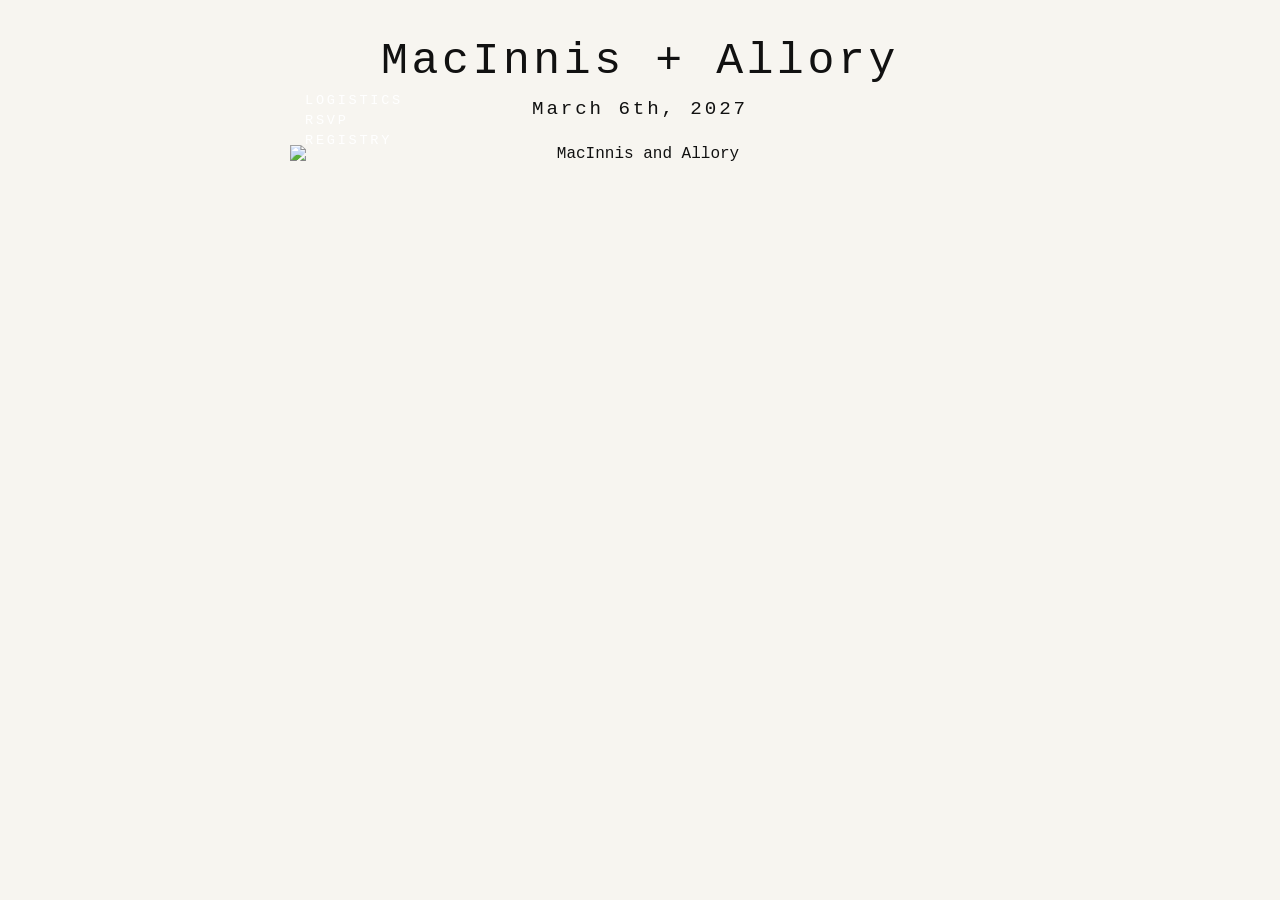
==== index.html @ 362675cc "Add files via upload" ====
<!DOCTYPE html>
<html lang="en">

<head>
    <meta charset="UTF-8">
    <meta name="viewport" content="width=device-width, initial-scale=1.0">

    <title>MacInnis + Allory</title>

    <link rel="stylesheet" href="style.css">
</head>


<body>

    <main>

        <section class="hero">

            <h1>
                MacInnis + Allory
            </h1>


            <p class="date">
                March 6th, 2027
            </p>


            <div class="image-container">

                <img 
                    src="images/hero.jpg" 
                    alt="MacInnis and Allory"
                >


                <nav class="links">

                    <a href="logistics.html">
                        LOGISTICS
                    </a>

                    <a href="rsvp.html">
                        RSVP
                    </a>

                    <a href="registry.html">
                        REGISTRY
                    </a>

                </nav>

            </div>

        </section>

    </main>

</body>

</html>
---- style.css ----
/* =========================
   GLOBAL
========================= */

html,
body {
    height: 100%;
    overflow: hidden;
}

html,
body {
    margin: 0;
    padding: 0;
}

body {
    background-color: #f7f5f0;
    color: #111;
    font-family: "Courier New", monospace;
}


/* =========================
   PAGE CONTAINER
========================= */

main {
    width: 90%;
    max-width: 700px;
    margin: 0 auto;
    padding: 4vh 0;
}


/* =========================
   HERO CONTENT
========================= */

.hero {
    text-align: center;
}


h1 {
    margin: 0;

    font-size: clamp(2rem, 3.5vw, 3rem);
    font-weight: normal;
    letter-spacing: 0.08em;

    white-space: nowrap;
}


.date {
    margin-top: 12px;
    margin-bottom: 25px;

    font-size: clamp(.9rem, 1.8vw, 1.2rem);
    letter-spacing: 0.15em;
}


/* =========================
   IMAGE + OVERLAY
========================= */

.image-container {
    position: relative;
    width: 100%;
}


.image-container img {
    display: block;

    width: 100%;
    height: auto;
}


/* =========================
   LINKS OVER IMAGE
========================= */

.links {
    position: absolute;

    left: 15px;
    bottom: 15px;

    display: flex;
    flex-direction: column;
    gap: 5px;

    margin: 0;
    padding: 0;

    text-align: left;
}


.links a {
    color: white;
    font-size: 0.85rem;
    letter-spacing: 0.2em;
    text-decoration: none;
}


.links a:hover {
    text-decoration: underline;
}


/* =========================
   MOBILE
========================= */

@media (max-width: 600px) {

    main {
        width: 88%;
    }


    h1 {
        white-space: normal;
        font-size: 2.2rem;
    }


    .links {
        left: 20px;
        bottom: 20px;
    }

}


/* =========================
   RSVP PAGE
========================= */


.rsvp-page {
    text-align: center;
}


.rsvp-intro {
    margin-top: 20px;
    margin-bottom: 50px;

    letter-spacing: 0.1em;
}


.rsvp-form {
    display: flex;
    flex-direction: column;

    gap: 20px;

    text-align: left;
}


.rsvp-form label {
    letter-spacing: 0.15em;
    font-size: 0.9rem;
}


.radio-group {
    display: flex;
    flex-direction: column;
    gap: 12px;
}


input[type="text"] {

    background: transparent;

    border: none;
    border-bottom: 1px solid #111;

    padding: 10px 0;

    font-family: "Courier New", monospace;

    font-size: 1rem;

}


button {

    background: none;

    border: 1px solid #111;

    padding: 12px;

    font-family: "Courier New", monospace;

    letter-spacing: 0.15em;

    cursor: pointer;

}


button:hover {
    background: #111;
    color: #f7f5f0;
}


#guest-list {
    display: flex;
    flex-direction: column;
    gap: 15px;
}


#guest-list input {
    width: 100%;
    box-sizing: border-box;
}


#thank-you {

    text-align: center;

    margin-top: 60px;

    letter-spacing: 0.15em;

}


#thank-you a {

    display: inline-block;

    margin-top: 40px;

    color: #111;

    text-decoration: none;

    letter-spacing: 0.15em;

}


.page {
    text-align: center;
}


.page a {
    display: inline-block;

    margin-top: 40px;

    color: #111;

    text-decoration: none;

    letter-spacing: 0.15em;
}


.guest-entry {

    display: flex;

    align-items: center;

    gap: 20px;

}


.guest-entry input {

    flex: 1;

}


.remove-guest {

    border: none;

    padding: 0;

    font-size: 0.8rem;

    letter-spacing: 0.1em;

}


.remove-guest:hover {

    background: none;

    color: #111;

}
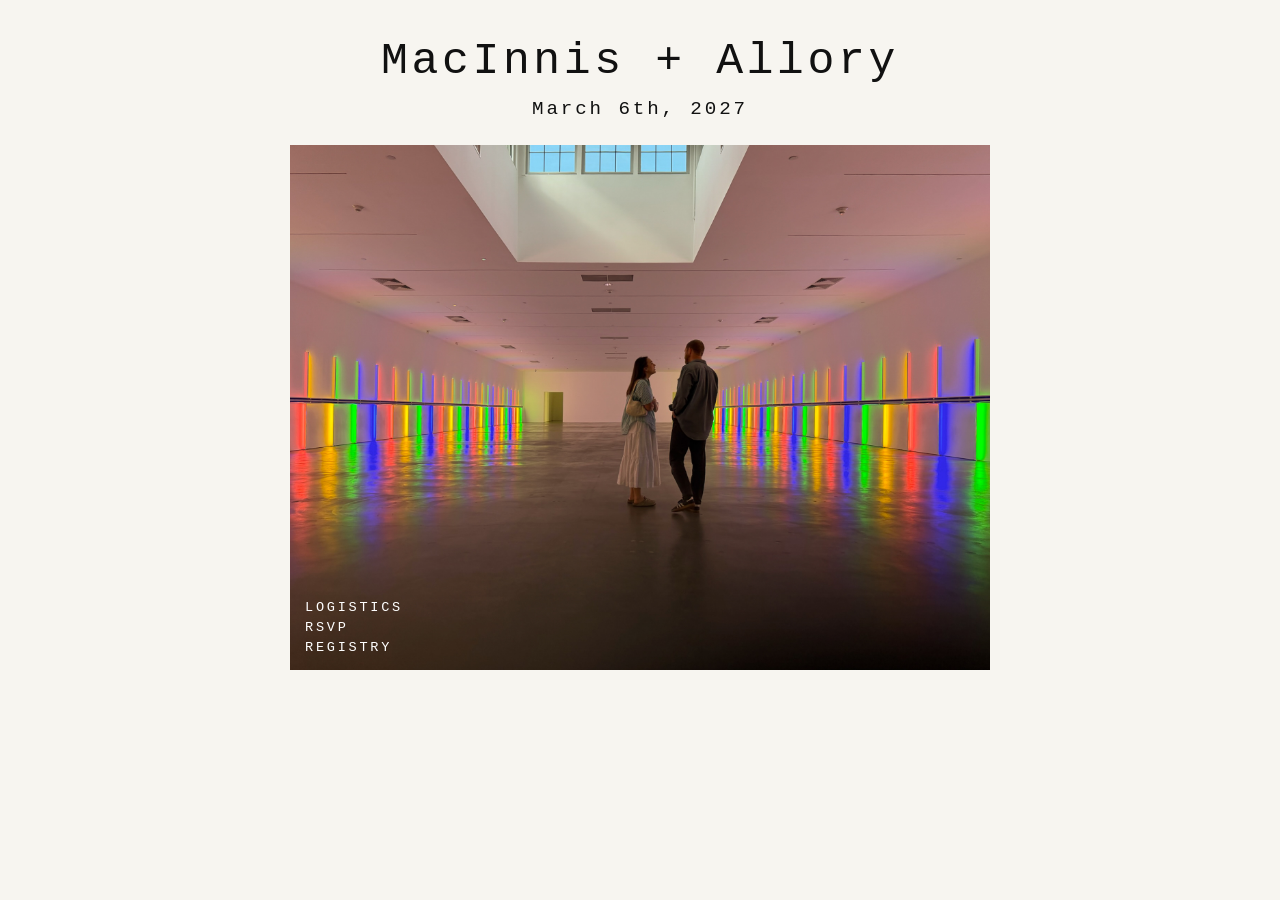
==== commit c7f3a044: "Initial website" ====
--- a/index.html
+++ b/index.html
@@ -1,62 +1,62 @@
-<!DOCTYPE html>
-<html lang="en">
-
-<head>
-    <meta charset="UTF-8">
-    <meta name="viewport" content="width=device-width, initial-scale=1.0">
-
-    <title>MacInnis + Allory</title>
-
-    <link rel="stylesheet" href="style.css">
-</head>
-
-
-<body>
-
-    <main>
-
-        <section class="hero">
-
-            <h1>
-                MacInnis + Allory
-            </h1>
-
-
-            <p class="date">
-                March 6th, 2027
-            </p>
-
-
-            <div class="image-container">
-
-                <img 
-                    src="images/hero.jpg" 
-                    alt="MacInnis and Allory"
-                >
-
-
-                <nav class="links">
-
-                    <a href="logistics.html">
-                        LOGISTICS
-                    </a>
-
-                    <a href="rsvp.html">
-                        RSVP
-                    </a>
-
-                    <a href="registry.html">
-                        REGISTRY
-                    </a>
-
-                </nav>
-
-            </div>
-
-        </section>
-
-    </main>
-
-</body>
-
+<!DOCTYPE html>
+<html lang="en">
+
+<head>
+    <meta charset="UTF-8">
+    <meta name="viewport" content="width=device-width, initial-scale=1.0">
+
+    <title>MacInnis + Allory</title>
+
+    <link rel="stylesheet" href="style.css">
+</head>
+
+
+<body>
+
+    <main>
+
+        <section class="hero">
+
+            <h1>
+                MacInnis + Allory
+            </h1>
+
+
+            <p class="date">
+                March 6th, 2027
+            </p>
+
+
+            <div class="image-container">
+
+                <img 
+                    src="images/hero.jpg" 
+                    alt="MacInnis and Allory"
+                >
+
+
+                <nav class="links">
+
+                    <a href="logistics.html">
+                        LOGISTICS
+                    </a>
+
+                    <a href="rsvp.html">
+                        RSVP
+                    </a>
+
+                    <a href="registry.html">
+                        REGISTRY
+                    </a>
+
+                </nav>
+
+            </div>
+
+        </section>
+
+    </main>
+
+</body>
+
 </html>
--- a/style.css
+++ b/style.css
@@ -1,316 +1,316 @@
-/* =========================
-   GLOBAL
-========================= */
-
-html,
-body {
-    height: 100%;
-    overflow: hidden;
-}
-
-html,
-body {
-    margin: 0;
-    padding: 0;
-}
-
-body {
-    background-color: #f7f5f0;
-    color: #111;
-    font-family: "Courier New", monospace;
-}
-
-
-/* =========================
-   PAGE CONTAINER
-========================= */
-
-main {
-    width: 90%;
-    max-width: 700px;
-    margin: 0 auto;
-    padding: 4vh 0;
-}
-
-
-/* =========================
-   HERO CONTENT
-========================= */
-
-.hero {
-    text-align: center;
-}
-
-
-h1 {
-    margin: 0;
-
-    font-size: clamp(2rem, 3.5vw, 3rem);
-    font-weight: normal;
-    letter-spacing: 0.08em;
-
-    white-space: nowrap;
-}
-
-
-.date {
-    margin-top: 12px;
-    margin-bottom: 25px;
-
-    font-size: clamp(.9rem, 1.8vw, 1.2rem);
-    letter-spacing: 0.15em;
-}
-
-
-/* =========================
-   IMAGE + OVERLAY
-========================= */
-
-.image-container {
-    position: relative;
-    width: 100%;
-}
-
-
-.image-container img {
-    display: block;
-
-    width: 100%;
-    height: auto;
-}
-
-
-/* =========================
-   LINKS OVER IMAGE
-========================= */
-
-.links {
-    position: absolute;
-
-    left: 15px;
-    bottom: 15px;
-
-    display: flex;
-    flex-direction: column;
-    gap: 5px;
-
-    margin: 0;
-    padding: 0;
-
-    text-align: left;
-}
-
-
-.links a {
-    color: white;
-    font-size: 0.85rem;
-    letter-spacing: 0.2em;
-    text-decoration: none;
-}
-
-
-.links a:hover {
-    text-decoration: underline;
-}
-
-
-/* =========================
-   MOBILE
-========================= */
-
-@media (max-width: 600px) {
-
-    main {
-        width: 88%;
-    }
-
-
-    h1 {
-        white-space: normal;
-        font-size: 2.2rem;
-    }
-
-
-    .links {
-        left: 20px;
-        bottom: 20px;
-    }
-
-}
-
-
-/* =========================
-   RSVP PAGE
-========================= */
-
-
-.rsvp-page {
-    text-align: center;
-}
-
-
-.rsvp-intro {
-    margin-top: 20px;
-    margin-bottom: 50px;
-
-    letter-spacing: 0.1em;
-}
-
-
-.rsvp-form {
-    display: flex;
-    flex-direction: column;
-
-    gap: 20px;
-
-    text-align: left;
-}
-
-
-.rsvp-form label {
-    letter-spacing: 0.15em;
-    font-size: 0.9rem;
-}
-
-
-.radio-group {
-    display: flex;
-    flex-direction: column;
-    gap: 12px;
-}
-
-
-input[type="text"] {
-
-    background: transparent;
-
-    border: none;
-    border-bottom: 1px solid #111;
-
-    padding: 10px 0;
-
-    font-family: "Courier New", monospace;
-
-    font-size: 1rem;
-
-}
-
-
-button {
-
-    background: none;
-
-    border: 1px solid #111;
-
-    padding: 12px;
-
-    font-family: "Courier New", monospace;
-
-    letter-spacing: 0.15em;
-
-    cursor: pointer;
-
-}
-
-
-button:hover {
-    background: #111;
-    color: #f7f5f0;
-}
-
-
-#guest-list {
-    display: flex;
-    flex-direction: column;
-    gap: 15px;
-}
-
-
-#guest-list input {
-    width: 100%;
-    box-sizing: border-box;
-}
-
-
-#thank-you {
-
-    text-align: center;
-
-    margin-top: 60px;
-
-    letter-spacing: 0.15em;
-
-}
-
-
-#thank-you a {
-
-    display: inline-block;
-
-    margin-top: 40px;
-
-    color: #111;
-
-    text-decoration: none;
-
-    letter-spacing: 0.15em;
-
-}
-
-
-.page {
-    text-align: center;
-}
-
-
-.page a {
-    display: inline-block;
-
-    margin-top: 40px;
-
-    color: #111;
-
-    text-decoration: none;
-
-    letter-spacing: 0.15em;
-}
-
-
-.guest-entry {
-
-    display: flex;
-
-    align-items: center;
-
-    gap: 20px;
-
-}
-
-
-.guest-entry input {
-
-    flex: 1;
-
-}
-
-
-.remove-guest {
-
-    border: none;
-
-    padding: 0;
-
-    font-size: 0.8rem;
-
-    letter-spacing: 0.1em;
-
-}
-
-
-.remove-guest:hover {
-
-    background: none;
-
-    color: #111;
-
+/* =========================
+   GLOBAL
+========================= */
+
+html,
+body {
+    height: 100%;
+    overflow: hidden;
+}
+
+html,
+body {
+    margin: 0;
+    padding: 0;
+}
+
+body {
+    background-color: #f7f5f0;
+    color: #111;
+    font-family: "Courier New", monospace;
+}
+
+
+/* =========================
+   PAGE CONTAINER
+========================= */
+
+main {
+    width: 90%;
+    max-width: 700px;
+    margin: 0 auto;
+    padding: 4vh 0;
+}
+
+
+/* =========================
+   HERO CONTENT
+========================= */
+
+.hero {
+    text-align: center;
+}
+
+
+h1 {
+    margin: 0;
+
+    font-size: clamp(2rem, 3.5vw, 3rem);
+    font-weight: normal;
+    letter-spacing: 0.08em;
+
+    white-space: nowrap;
+}
+
+
+.date {
+    margin-top: 12px;
+    margin-bottom: 25px;
+
+    font-size: clamp(.9rem, 1.8vw, 1.2rem);
+    letter-spacing: 0.15em;
+}
+
+
+/* =========================
+   IMAGE + OVERLAY
+========================= */
+
+.image-container {
+    position: relative;
+    width: 100%;
+}
+
+
+.image-container img {
+    display: block;
+
+    width: 100%;
+    height: auto;
+}
+
+
+/* =========================
+   LINKS OVER IMAGE
+========================= */
+
+.links {
+    position: absolute;
+
+    left: 15px;
+    bottom: 15px;
+
+    display: flex;
+    flex-direction: column;
+    gap: 5px;
+
+    margin: 0;
+    padding: 0;
+
+    text-align: left;
+}
+
+
+.links a {
+    color: white;
+    font-size: 0.85rem;
+    letter-spacing: 0.2em;
+    text-decoration: none;
+}
+
+
+.links a:hover {
+    text-decoration: underline;
+}
+
+
+/* =========================
+   MOBILE
+========================= */
+
+@media (max-width: 600px) {
+
+    main {
+        width: 88%;
+    }
+
+
+    h1 {
+        white-space: normal;
+        font-size: 2.2rem;
+    }
+
+
+    .links {
+        left: 20px;
+        bottom: 20px;
+    }
+
+}
+
+
+/* =========================
+   RSVP PAGE
+========================= */
+
+
+.rsvp-page {
+    text-align: center;
+}
+
+
+.rsvp-intro {
+    margin-top: 20px;
+    margin-bottom: 50px;
+
+    letter-spacing: 0.1em;
+}
+
+
+.rsvp-form {
+    display: flex;
+    flex-direction: column;
+
+    gap: 20px;
+
+    text-align: left;
+}
+
+
+.rsvp-form label {
+    letter-spacing: 0.15em;
+    font-size: 0.9rem;
+}
+
+
+.radio-group {
+    display: flex;
+    flex-direction: column;
+    gap: 12px;
+}
+
+
+input[type="text"] {
+
+    background: transparent;
+
+    border: none;
+    border-bottom: 1px solid #111;
+
+    padding: 10px 0;
+
+    font-family: "Courier New", monospace;
+
+    font-size: 1rem;
+
+}
+
+
+button {
+
+    background: none;
+
+    border: 1px solid #111;
+
+    padding: 12px;
+
+    font-family: "Courier New", monospace;
+
+    letter-spacing: 0.15em;
+
+    cursor: pointer;
+
+}
+
+
+button:hover {
+    background: #111;
+    color: #f7f5f0;
+}
+
+
+#guest-list {
+    display: flex;
+    flex-direction: column;
+    gap: 15px;
+}
+
+
+#guest-list input {
+    width: 100%;
+    box-sizing: border-box;
+}
+
+
+#thank-you {
+
+    text-align: center;
+
+    margin-top: 60px;
+
+    letter-spacing: 0.15em;
+
+}
+
+
+#thank-you a {
+
+    display: inline-block;
+
+    margin-top: 40px;
+
+    color: #111;
+
+    text-decoration: none;
+
+    letter-spacing: 0.15em;
+
+}
+
+
+.page {
+    text-align: center;
+}
+
+
+.page a {
+    display: inline-block;
+
+    margin-top: 40px;
+
+    color: #111;
+
+    text-decoration: none;
+
+    letter-spacing: 0.15em;
+}
+
+
+.guest-entry {
+
+    display: flex;
+
+    align-items: center;
+
+    gap: 20px;
+
+}
+
+
+.guest-entry input {
+
+    flex: 1;
+
+}
+
+
+.remove-guest {
+
+    border: none;
+
+    padding: 0;
+
+    font-size: 0.8rem;
+
+    letter-spacing: 0.1em;
+
+}
+
+
+.remove-guest:hover {
+
+    background: none;
+
+    color: #111;
+
 }
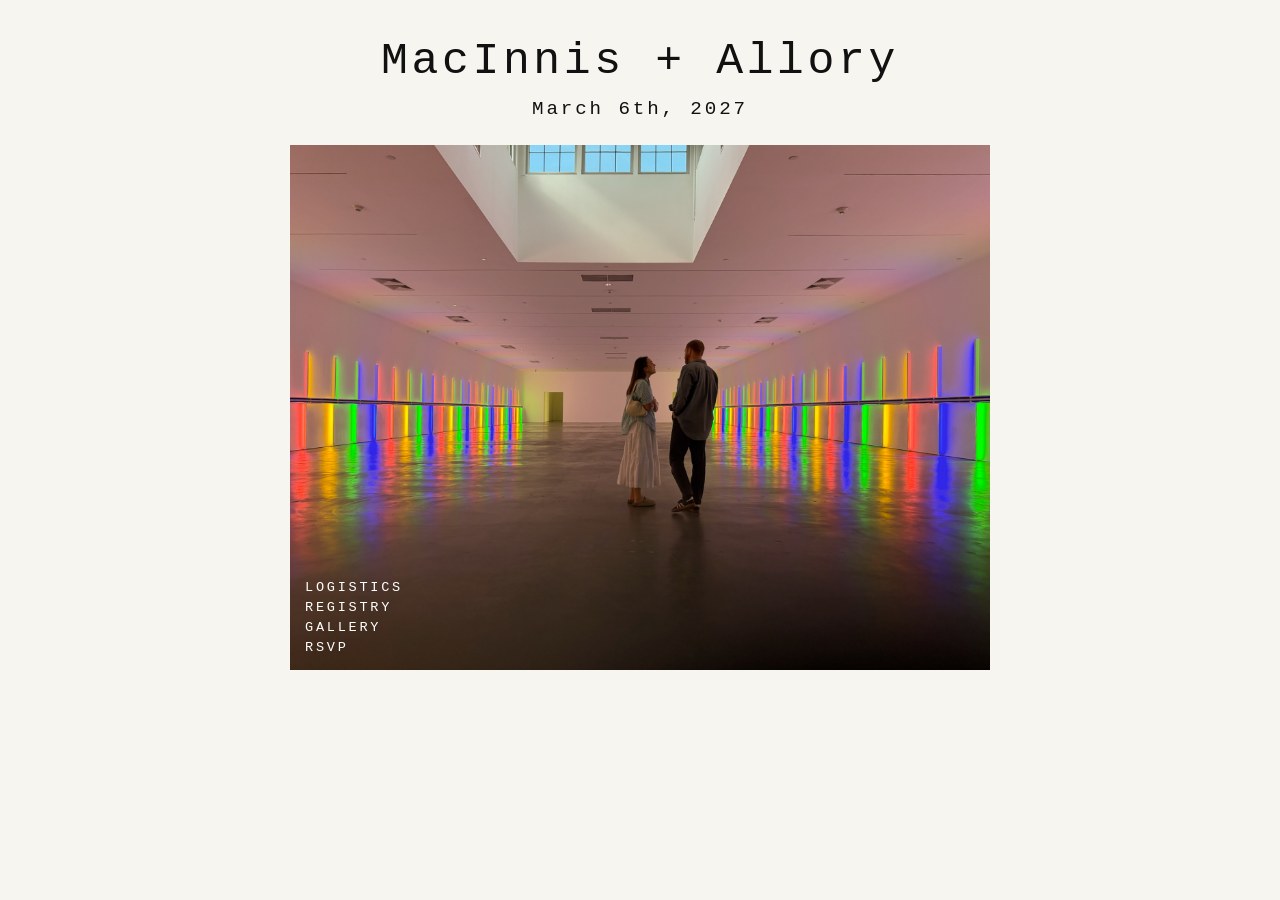
==== commit d8bbcc95: "Update website" ====
--- a/index.html
+++ b/index.html
@@ -2,60 +2,56 @@
 <html lang="en">
 
 <head>
+
     <meta charset="UTF-8">
     <meta name="viewport" content="width=device-width, initial-scale=1.0">
 
     <title>MacInnis + Allory</title>
 
     <link rel="stylesheet" href="style.css">
+
 </head>
 
 
 <body>
 
-    <main>
+<main class="home-page">
 
-        <section class="hero">
+    <h1>
+        MacInnis + Allory
+    </h1>
 
-            <h1>
-                MacInnis + Allory
-            </h1>
+    <div class="date">
+        March 6th, 2027
+    </div>
 
+    <div class="image-container">
 
-            <p class="date">
-                March 6th, 2027
-            </p>
+        <img src="images/hero.jpg" alt="MacInnis + Allory">
 
+        <div class="links">
 
-            <div class="image-container">
+            <a href="logistics.html">
+                LOGISTICS
+            </a>
 
-                <img 
-                    src="images/hero.jpg" 
-                    alt="MacInnis and Allory"
-                >
+            <a href="registry.html">
+                REGISTRY
+            </a>
 
+            <a href="gallery.html">
+                GALLERY
+            </a>
 
-                <nav class="links">
+            <a href="rsvp.html">
+                RSVP
+            </a>
 
-                    <a href="logistics.html">
-                        LOGISTICS
-                    </a>
+        </div>
 
-                    <a href="rsvp.html">
-                        RSVP
-                    </a>
+    </div>
 
-                    <a href="registry.html">
-                        REGISTRY
-                    </a>
-
-                </nav>
-
-            </div>
-
-        </section>
-
-    </main>
+</main>
 
 </body>
 
--- a/style.css
+++ b/style.css
@@ -1,23 +1,25 @@
 /* =========================
    GLOBAL
 ========================= */
-
-html,
-body {
-    height: 100%;
-    overflow: hidden;
-}
 
 html,
 body {
     margin: 0;
     padding: 0;
+    min-height: 100%;
 }
 
 body {
     background-color: #f7f5f0;
     color: #111;
     font-family: "Courier New", monospace;
+}
+
+
+/* HEART CURSOR */
+
+* {
+    cursor: url("images/heart-cursor.png") 16 16, auto;
 }
 
 
@@ -30,17 +32,13 @@
     max-width: 700px;
     margin: 0 auto;
     padding: 4vh 0;
-}
-
-
-/* =========================
-   HERO CONTENT
-========================= */
-
-.hero {
-    text-align: center;
-}
-
+    box-sizing: border-box;
+}
+
+
+/* =========================
+   HEADINGS
+========================= */
 
 h1 {
     margin: 0;
@@ -53,6 +51,48 @@
 }
 
 
+/* =========================
+   LINKS
+========================= */
+
+a {
+    color: #111;
+    text-decoration: none;
+}
+
+a:hover {
+    text-decoration: underline;
+}
+
+
+/* =========================
+   RETURN HOME
+========================= */
+
+.return-home {
+    display: inline-block;
+
+    margin-bottom: 40px;
+
+    letter-spacing: 0.15em;
+}
+
+
+/* =========================
+   HOMEPAGE
+========================= */
+
+.home-page {
+    text-align: center;
+}
+
+.home-page h1 {
+    display: block;
+    width: 100%;
+    margin: 0 auto;
+    text-align: center;
+}
+
 .date {
     margin-top: 12px;
     margin-bottom: 25px;
@@ -61,17 +101,11 @@
     letter-spacing: 0.15em;
 }
 
-
-/* =========================
-   IMAGE + OVERLAY
-========================= */
-
 .image-container {
     position: relative;
     width: 100%;
 }
 
-
 .image-container img {
     display: block;
 
@@ -79,11 +113,6 @@
     height: auto;
 }
 
-
-/* =========================
-   LINKS OVER IMAGE
-========================= */
-
 .links {
     position: absolute;
 
@@ -100,17 +129,293 @@
     text-align: left;
 }
 
-
 .links a {
     color: white;
+
     font-size: 0.85rem;
     letter-spacing: 0.2em;
-    text-decoration: none;
-}
-
+}
 
 .links a:hover {
     text-decoration: underline;
+}
+
+
+/* =========================
+   TEXT-BASED PAGES
+========================= */
+
+.text-page {
+    text-align: left;
+}
+
+
+/* =========================
+   SCROLLING PAGES
+========================= */
+
+body.scroll-page {
+    overflow-y: auto;
+}
+
+
+/* =========================
+   LOGISTICS PAGE
+========================= */
+
+.logistics-section {
+    margin-top: 50px;
+
+    text-align: left;
+}
+
+.logistics-heading {
+    margin: 0 0 30px;
+
+    font-size: clamp(2rem, 3.5vw, 3rem);
+    font-weight: normal;
+    letter-spacing: 0.08em;
+}
+
+
+/* DATE / CATEGORY HEADINGS */
+
+.logistics-section h3 {
+    margin: 30px 0 10px;
+
+    font-size: 0.9rem;
+    font-weight: bold;
+    letter-spacing: 0.15em;
+}
+
+
+/* EVENT TITLES */
+
+.event-title {
+    margin: 0 0 5px;
+
+    font-size: 0.9rem;
+    font-weight: normal;
+    letter-spacing: 0.15em;
+}
+
+
+/* EVENT DETAILS */
+
+.event-detail {
+    margin: 0 0 5px;
+    padding-left: 3ch;
+
+    font-size: 0.9rem;
+    font-weight: normal;
+    letter-spacing: 0.05em;
+}
+
+
+/* GENERAL LOGISTICS BODY TEXT */
+
+.logistics-section p:not(.event-title):not(.event-detail) {
+    margin: 0;
+
+    font-size: 0.9rem;
+    font-weight: normal;
+    letter-spacing: 0.05em;
+    line-height: 1.7;
+}
+
+
+/* =========================
+   GALLERY PAGE
+========================= */
+
+.gallery-page {
+    max-width: 800px;
+
+    text-align: center;
+}
+
+.gallery-page h1 {
+    text-align: center;
+    margin-bottom: 40px;
+}
+
+.gallery {
+    display: flex;
+    flex-direction: column;
+    align-items: center;
+    gap: 40px;
+}
+
+.gallery img {
+    display: block;
+
+    width: 100%;
+    height: auto;
+}
+
+
+/* =========================
+   RSVP PAGE
+========================= */
+
+.rsvp-page {
+    text-align: left;
+}
+
+.rsvp-page h1 {
+    text-align: left;
+}
+
+.rsvp-intro {
+    margin-top: 20px;
+    margin-bottom: 50px;
+
+    letter-spacing: 0.1em;
+}
+
+.rsvp-form {
+    display: flex;
+    flex-direction: column;
+    gap: 20px;
+
+    text-align: left;
+}
+
+.rsvp-form > label {
+    font-size: 0.9rem;
+    letter-spacing: 0.15em;
+}
+
+
+/* =========================
+   RSVP RADIO HEARTS
+========================= */
+
+.radio-group {
+    display: flex;
+    flex-direction: column;
+    gap: 12px;
+}
+
+.radio-group label {
+    display: flex;
+    align-items: center;
+}
+
+.radio-group label:hover {
+    text-decoration: underline;
+}
+
+.radio-group input[type="radio"] {
+    appearance: none;
+    -webkit-appearance: none;
+
+    width: 24px;
+    height: 24px;
+
+    margin: 0 10px 0 0;
+
+    border: none;
+
+    background-image: url("images/heart-outline.png");
+    background-size: contain;
+    background-position: center;
+    background-repeat: no-repeat;
+}
+
+.radio-group input[type="radio"]:checked {
+    background-image: url("images/heart-cursor.png");
+}
+
+
+/* =========================
+   RSVP FORM INPUTS
+========================= */
+
+input[type="text"] {
+    width: 100%;
+    box-sizing: border-box;
+
+    background: transparent;
+
+    border: none;
+    border-bottom: 1px solid #111;
+
+    padding: 10px 0;
+
+    font-family: "Courier New", monospace;
+    font-size: 1rem;
+}
+
+#guest-list {
+    display: flex;
+    flex-direction: column;
+    gap: 15px;
+}
+
+.guest-entry {
+    display: flex;
+    align-items: center;
+    gap: 20px;
+}
+
+.guest-entry input {
+    flex: 1;
+}
+
+
+/* =========================
+   BUTTONS
+========================= */
+
+button {
+    background: none;
+
+    border: 1px solid #111;
+
+    padding: 12px;
+
+    font-family: "Courier New", monospace;
+    letter-spacing: 0.15em;
+}
+
+button:hover {
+    background: #111;
+    color: #f7f5f0;
+}
+
+
+/* REMOVE GUEST */
+
+.remove-guest {
+    border: none;
+    padding: 0;
+
+    font-size: 0.8rem;
+    letter-spacing: 0.1em;
+}
+
+.remove-guest:hover {
+    background: none;
+    color: #111;
+    text-decoration: underline;
+}
+
+
+/* =========================
+   THANK YOU
+========================= */
+
+.thanks-page {
+    text-align: center;
+}
+
+#thank-you {
+    margin-top: 60px;
+
+    text-align: center;
+
+    letter-spacing: 0.15em;
 }
 
 
@@ -123,194 +428,14 @@
     main {
         width: 88%;
     }
-
 
     h1 {
         white-space: normal;
         font-size: 2.2rem;
     }
 
-
     .links {
         left: 20px;
         bottom: 20px;
     }
-
-}
-
-
-/* =========================
-   RSVP PAGE
-========================= */
-
-
-.rsvp-page {
-    text-align: center;
-}
-
-
-.rsvp-intro {
-    margin-top: 20px;
-    margin-bottom: 50px;
-
-    letter-spacing: 0.1em;
-}
-
-
-.rsvp-form {
-    display: flex;
-    flex-direction: column;
-
-    gap: 20px;
-
-    text-align: left;
-}
-
-
-.rsvp-form label {
-    letter-spacing: 0.15em;
-    font-size: 0.9rem;
-}
-
-
-.radio-group {
-    display: flex;
-    flex-direction: column;
-    gap: 12px;
-}
-
-
-input[type="text"] {
-
-    background: transparent;
-
-    border: none;
-    border-bottom: 1px solid #111;
-
-    padding: 10px 0;
-
-    font-family: "Courier New", monospace;
-
-    font-size: 1rem;
-
-}
-
-
-button {
-
-    background: none;
-
-    border: 1px solid #111;
-
-    padding: 12px;
-
-    font-family: "Courier New", monospace;
-
-    letter-spacing: 0.15em;
-
-    cursor: pointer;
-
-}
-
-
-button:hover {
-    background: #111;
-    color: #f7f5f0;
-}
-
-
-#guest-list {
-    display: flex;
-    flex-direction: column;
-    gap: 15px;
-}
-
-
-#guest-list input {
-    width: 100%;
-    box-sizing: border-box;
-}
-
-
-#thank-you {
-
-    text-align: center;
-
-    margin-top: 60px;
-
-    letter-spacing: 0.15em;
-
-}
-
-
-#thank-you a {
-
-    display: inline-block;
-
-    margin-top: 40px;
-
-    color: #111;
-
-    text-decoration: none;
-
-    letter-spacing: 0.15em;
-
-}
-
-
-.page {
-    text-align: center;
-}
-
-
-.page a {
-    display: inline-block;
-
-    margin-top: 40px;
-
-    color: #111;
-
-    text-decoration: none;
-
-    letter-spacing: 0.15em;
-}
-
-
-.guest-entry {
-
-    display: flex;
-
-    align-items: center;
-
-    gap: 20px;
-
-}
-
-
-.guest-entry input {
-
-    flex: 1;
-
-}
-
-
-.remove-guest {
-
-    border: none;
-
-    padding: 0;
-
-    font-size: 0.8rem;
-
-    letter-spacing: 0.1em;
-
-}
-
-
-.remove-guest:hover {
-
-    background: none;
-
-    color: #111;
-
 }
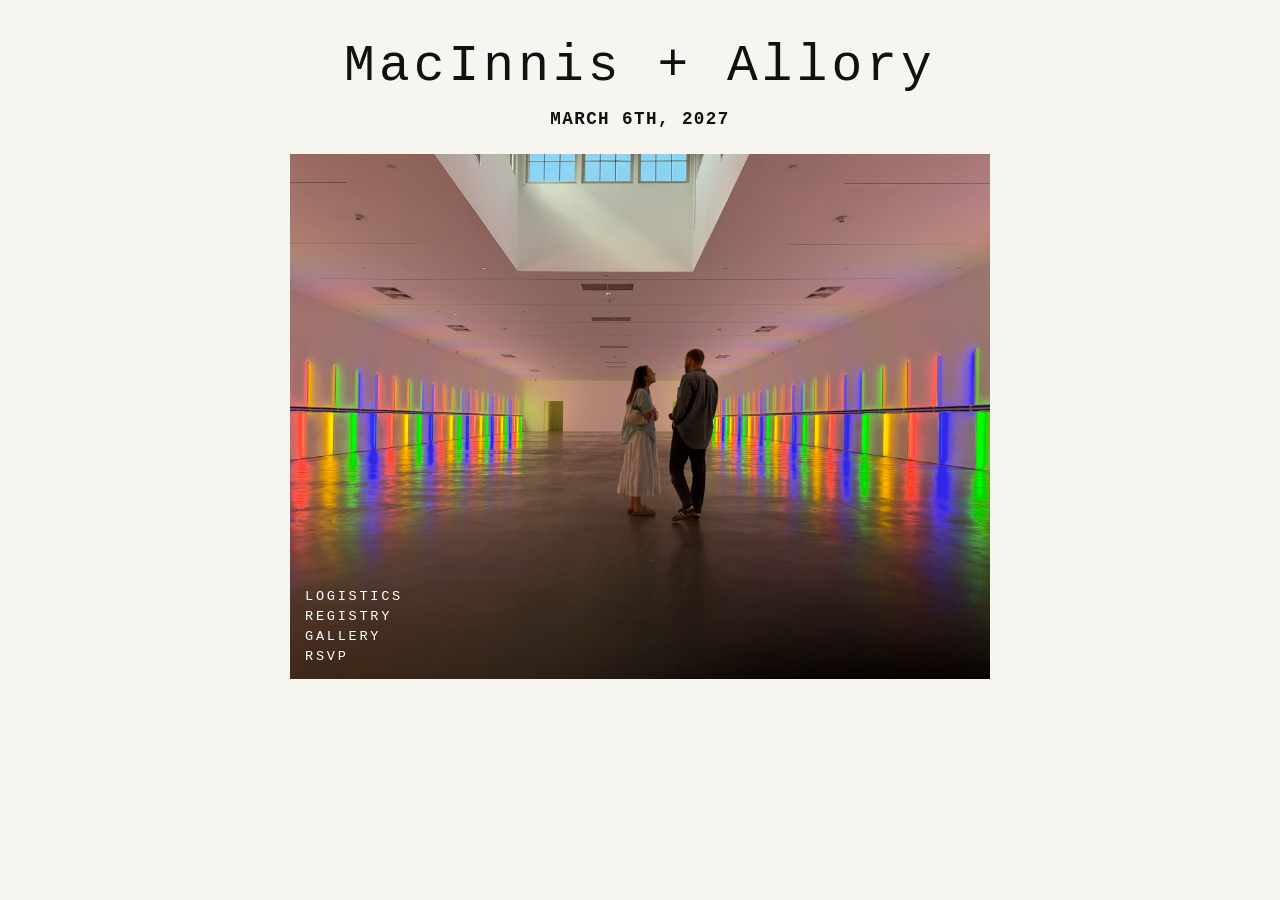
==== commit 83d7c241: "Update website" ====
--- a/index.html
+++ b/index.html
@@ -21,9 +21,9 @@
         MacInnis + Allory
     </h1>
 
-    <div class="date">
-        March 6th, 2027
-    </div>
+    <h2>
+        MARCH 6TH, 2027
+    </h2>
 
     <div class="image-container">
 
--- a/style.css
+++ b/style.css
@@ -1,6 +1,4 @@
-/* =========================
-   GLOBAL
-========================= */
+/* Global */
 
 html,
 body {
@@ -16,16 +14,14 @@
 }
 
 
-/* HEART CURSOR */
+/* Heart Cursor */
 
 * {
     cursor: url("images/heart-cursor.png") 16 16, auto;
 }
 
 
-/* =========================
-   PAGE CONTAINER
-========================= */
+/* Page Container */
 
 main {
     width: 90%;
@@ -36,185 +32,28 @@
 }
 
 
-/* =========================
-   HEADINGS
-========================= */
+/* Typography */
 
 h1 {
     margin: 0;
 
-    font-size: clamp(2rem, 3.5vw, 3rem);
+    font-size: clamp(2.4rem, 4vw, 3.5rem);
     font-weight: normal;
+    line-height: 1.2;
     letter-spacing: 0.08em;
 
     white-space: nowrap;
 }
 
-
-/* =========================
-   LINKS
-========================= */
-
-a {
-    color: #111;
-    text-decoration: none;
-}
-
-a:hover {
-    text-decoration: underline;
-}
-
-
-/* =========================
-   RETURN HOME
-========================= */
-
-.return-home {
-    display: inline-block;
-
-    margin-bottom: 40px;
-
-    letter-spacing: 0.15em;
-}
-
-
-/* =========================
-   HOMEPAGE
-========================= */
-
-.home-page {
-    text-align: center;
-}
-
-.home-page h1 {
-    display: block;
-    width: 100%;
-    margin: 0 auto;
-    text-align: center;
-}
-
-.date {
-    margin-top: 12px;
-    margin-bottom: 25px;
-
-    font-size: clamp(.9rem, 1.8vw, 1.2rem);
-    letter-spacing: 0.15em;
-}
-
-.image-container {
-    position: relative;
-    width: 100%;
-}
-
-.image-container img {
-    display: block;
-
-    width: 100%;
-    height: auto;
-}
-
-.links {
-    position: absolute;
-
-    left: 15px;
-    bottom: 15px;
-
-    display: flex;
-    flex-direction: column;
-    gap: 5px;
-
-    margin: 0;
-    padding: 0;
-
-    text-align: left;
-}
-
-.links a {
-    color: white;
-
-    font-size: 0.85rem;
-    letter-spacing: 0.2em;
-}
-
-.links a:hover {
-    text-decoration: underline;
-}
-
-
-/* =========================
-   TEXT-BASED PAGES
-========================= */
-
-.text-page {
-    text-align: left;
-}
-
-
-/* =========================
-   SCROLLING PAGES
-========================= */
-
-body.scroll-page {
-    overflow-y: auto;
-}
-
-
-/* =========================
-   LOGISTICS PAGE
-========================= */
-
-.logistics-section {
-    margin-top: 50px;
-
-    text-align: left;
-}
-
-.logistics-heading {
-    margin: 0 0 30px;
-
-    font-size: clamp(2rem, 3.5vw, 3rem);
-    font-weight: normal;
+h2 {
+    margin: 50px 0 20px;
+
+    font-size: 1.1rem;
+    font-weight: bold;
     letter-spacing: 0.08em;
 }
 
-
-/* DATE / CATEGORY HEADINGS */
-
-.logistics-section h3 {
-    margin: 30px 0 10px;
-
-    font-size: 0.9rem;
-    font-weight: bold;
-    letter-spacing: 0.15em;
-}
-
-
-/* EVENT TITLES */
-
-.event-title {
-    margin: 0 0 5px;
-
-    font-size: 0.9rem;
-    font-weight: normal;
-    letter-spacing: 0.15em;
-}
-
-
-/* EVENT DETAILS */
-
-.event-detail {
-    margin: 0 0 5px;
-    padding-left: 3ch;
-
-    font-size: 0.9rem;
-    font-weight: normal;
-    letter-spacing: 0.05em;
-}
-
-
-/* GENERAL LOGISTICS BODY TEXT */
-
-.logistics-section p:not(.event-title):not(.event-detail) {
+p {
     margin: 0;
 
     font-size: 0.9rem;
@@ -224,9 +63,118 @@
 }
 
 
-/* =========================
-   GALLERY PAGE
-========================= */
+/* Links */
+
+a {
+    color: #111;
+    text-decoration: none;
+}
+
+a:hover {
+    text-decoration: underline;
+}
+
+
+/* Layout */
+
+.indent {
+    margin-left: 3ch;
+}
+
+
+/* Return Home */
+
+.return-home {
+    display: inline-block;
+    letter-spacing: 0.15em;
+}
+
+.return-home + h1,
+.return-home + h2 {
+    margin-top: 50px;
+}
+
+
+/* Homepage */
+
+.home-page {
+    text-align: center;
+}
+
+.home-page h1 {
+    text-align: center;
+}
+
+.home-page h2 {
+    margin: 12px 0 25px;
+}
+
+.image-container {
+    position: relative;
+    width: 100%;
+}
+
+.image-container img {
+    display: block;
+
+    width: 100%;
+    height: auto;
+}
+
+.links {
+    position: absolute;
+
+    left: 15px;
+    bottom: 15px;
+
+    display: flex;
+    flex-direction: column;
+    gap: 5px;
+
+    margin: 0;
+    padding: 0;
+
+    text-align: left;
+}
+
+.links a {
+    color: white;
+
+    font-size: 0.85rem;
+    letter-spacing: 0.2em;
+}
+
+.links a:hover {
+    text-decoration: underline;
+}
+
+
+/* Text Pages */
+
+.text-page {
+    text-align: left;
+}
+
+
+/* Scrolling */
+
+body.scroll-page {
+    overflow-y: auto;
+}
+
+
+/* Logistics */
+
+.logistics-section {
+    margin-top: 50px;
+}
+
+.logistics-section p {
+    margin-bottom: 5px;
+}
+
+
+/* Gallery */
 
 .gallery-page {
     max-width: 800px;
@@ -235,7 +183,6 @@
 }
 
 .gallery-page h1 {
-    text-align: center;
     margin-bottom: 40px;
 }
 
@@ -254,23 +201,10 @@
 }
 
 
-/* =========================
-   RSVP PAGE
-========================= */
+/* RSVP */
 
 .rsvp-page {
     text-align: left;
-}
-
-.rsvp-page h1 {
-    text-align: left;
-}
-
-.rsvp-intro {
-    margin-top: 20px;
-    margin-bottom: 50px;
-
-    letter-spacing: 0.1em;
 }
 
 .rsvp-form {
@@ -287,9 +221,7 @@
 }
 
 
-/* =========================
-   RSVP RADIO HEARTS
-========================= */
+/* RSVP Hearts */
 
 .radio-group {
     display: flex;
@@ -298,8 +230,14 @@
 }
 
 .radio-group label {
-    display: flex;
+    display: inline-flex;
     align-items: center;
+    width: fit-content;
+
+    font-size: 0.9rem;
+    font-weight: normal;
+    letter-spacing: 0.05em;
+    line-height: 1.7;
 }
 
 .radio-group label:hover {
@@ -328,9 +266,7 @@
 }
 
 
-/* =========================
-   RSVP FORM INPUTS
-========================= */
+/* Form */
 
 input[type="text"] {
     width: 100%;
@@ -364,13 +300,12 @@
 }
 
 
-/* =========================
-   BUTTONS
-========================= */
+/* Buttons */
+
+/* Buttons */
 
 button {
     background: none;
-
     border: 1px solid #111;
 
     padding: 12px;
@@ -383,9 +318,6 @@
     background: #111;
     color: #f7f5f0;
 }
-
-
-/* REMOVE GUEST */
 
 .remove-guest {
     border: none;
@@ -402,9 +334,7 @@
 }
 
 
-/* =========================
-   THANK YOU
-========================= */
+/* Thank You */
 
 .thanks-page {
     text-align: center;
@@ -419,9 +349,7 @@
 }
 
 
-/* =========================
-   MOBILE
-========================= */
+/* Mobile */
 
 @media (max-width: 600px) {
 
